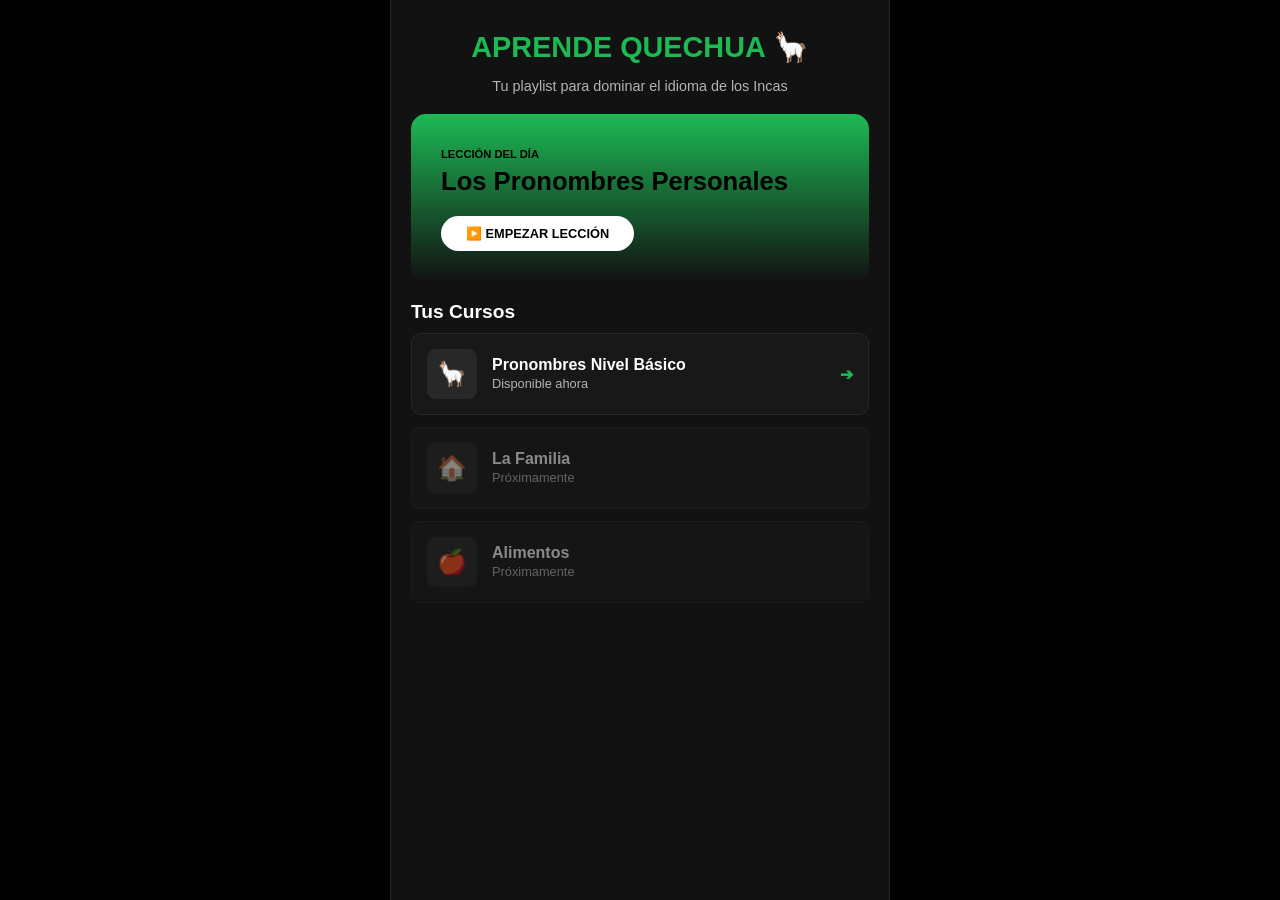
==== index.html @ fa9cd489 "Update index.html" ====
<!DOCTYPE html>
<html lang="es">
<head>
    <meta charset="UTF-8">
    <meta name="viewport" content="width=device-width, initial-scale=1.0">
    <title>Aprende Quechua 🦙</title>
    
    <link rel="manifest" href="manifest.json">
<meta name="theme-color" content="#1DB954">
    
    <style>
        /* --- ESTE ES EL CSS INTEGRADO PARA QUE NO FALLE --- */
        body {
            background-color: #000000;
            color: #FFFFFF;
            font-family: 'Segoe UI', Arial, sans-serif;
            margin: 0;
            display: flex;
            justify-content: center;
        }

        .contenedor {
            width: 100%;
            max-width: 500px;
            background-color: #121212;
            min-height: 100vh;
            padding: 20px;
            box-sizing: border-box;
            border-left: 1px solid #282828;
            border-right: 1px solid #282828;
        }

        h1 { color: #1DB954; text-align: center; font-size: 1.8rem; margin: 10px 0; }
        p { color: #b3b3b3; text-align: center; font-size: 0.9rem; }
        a { text-decoration: none; color: inherit; }

        /* BANNER VERDE */
        .banner-inicio {
            background: linear-gradient(180deg, #1DB954 0%, #121212 100%);
            padding: 30px;
            border-radius: 15px;
            margin: 20px 0;
            text-align: left;
        }
        .banner-inicio h2 { color: #000; margin: 5px 0; font-size: 1.6rem; text-align: left; }
        .tag-negro { color: #000; font-weight: 900; font-size: 0.7rem; }

        /* TARJETAS DE CURSOS */
        .seccion-titulo { margin: 20px 0 10px 0; font-size: 1.2rem; text-align: left; color: white; }
        
        .tarjeta-curso {
            display: flex;
            align-items: center;
            background-color: #181818;
            padding: 15px;
            border-radius: 10px;
            margin-bottom: 12px;
            border: 1px solid #282828;
            transition: 0.3s;
        }
        .tarjeta-curso:hover { background-color: #282828; }

        .icono-caja {
            background-color: #282828;
            width: 50px; height: 50px;
            display: flex; align-items: center; justify-content: center;
            border-radius: 8px; font-size: 1.5rem; margin-right: 15px;
        }

        .nombre-curso { display: block; font-weight: bold; color: white; }
        .estado-curso { font-size: 0.8rem; color: #b3b3b3; }
        .bloqueado { opacity: 0.5; }

        .btn-blanco {
            display: inline-block;
            background-color: #fff;
            color: #000;
            padding: 10px 25px;
            border-radius: 50px;
            font-weight: bold;
            margin-top: 15px;
            font-size: 0.8rem;
        }
    </style>
</head>
<body>

<div class="contenedor">
    <h1>APRENDE QUECHUA 🦙</h1>
    <p>Tu playlist para dominar el idioma de los Incas</p>

    <div id="install-container" style="display: none; margin-top: 20px;">
  
    <button id="btn-instalar" class="btn-principal" style="background-color: #ffffff; color: #000; width: 100%;">
      
        📲 INSTALAR APP (LLAMA)
    </button>
</div>

<script>
    let deferredPrompt;
    const installContainer = document.getElementById('install-container');
    const btnInstalar = document.getElementById('btn-instalar');

    window.addEventListener('beforeinstallprompt', (e) => {
        // Evita que Chrome muestre el aviso automático
        e.preventDefault();
        deferredPrompt = e;
        // Muestra nuestro botón personalizado
        installContainer.style.display = 'block';
    });

    btnInstalar.addEventListener('click', async () => {
        if (deferredPrompt) {
            deferredPrompt.prompt();
            const { outcome } = await deferredPrompt.userChoice;
            if (outcome === 'accepted') {
                console.log('El usuario instaló la app');
            }
            deferredPrompt = null;
            installContainer.style.display = 'none';
        }
    });
</script>
    <div class="banner-inicio">
        <span class="tag-negro">LECCIÓN DEL DÍA</span>
        <h2>Los Pronombres Personales</h2>
        <a href="pagina2.html" class="btn-blanco">▶️ EMPEZAR LECCIÓN</a>
    </div>

    <h3 class="seccion-titulo">Tus Cursos</h3>

    <a href="pagina2.html" class="tarjeta-curso">
        <div class="icono-caja">🦙</div>
        <div class="info-curso">
            <span class="nombre-curso">Pronombres Nivel Básico</span>
            <span class="estado-curso">Disponible ahora</span>
        </div>
        <span style="margin-left: auto; color: #1DB954; font-weight: bold;">➔</span>
    </a>

    <div class="tarjeta-curso bloqueado">
        <div class="icono-caja">🏠</div>
        <div class="info-curso">
            <span class="nombre-curso">La Familia</span>
            <span class="estado-curso">Próximamente</span>
        </div>
    </div>

    <div class="tarjeta-curso bloqueado">
        <div class="icono-caja">🍎</div>
        <div class="info-curso">
            <span class="nombre-curso">Alimentos</span>
            <span class="estado-curso">Próximamente</span>
        </div>
    </div>

</div>

</body>
</html>
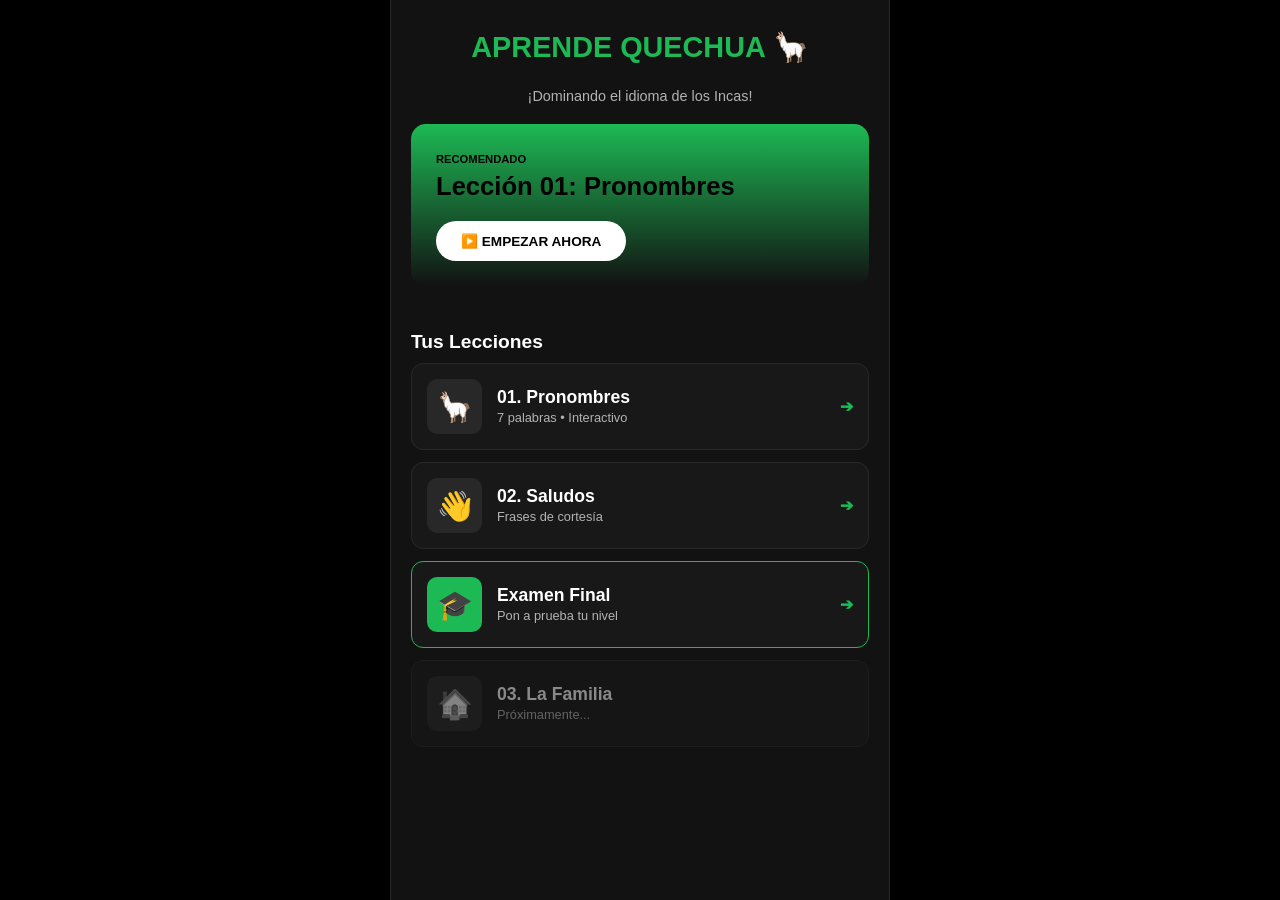
==== commit 7aa63dfa: "Update index.html" ====
--- a/index.html
+++ b/index.html
@@ -2,18 +2,18 @@
 <html lang="es">
 <head>
     <meta charset="UTF-8">
-    <meta name="viewport" content="width=device-width, initial-scale=1.0">
+    <meta name="viewport" content="width=device-width, initial-scale=1.0, maximum-scale=1.0, user-scalable=no">
     <title>Aprende Quechua 🦙</title>
     
     <link rel="manifest" href="manifest.json">
-<meta name="theme-color" content="#1DB954">
-    
+    <meta name="theme-color" content="#1DB954">
+
     <style>
-        /* --- ESTE ES EL CSS INTEGRADO PARA QUE NO FALLE --- */
+        /* --- ESTILO GLOBAL APP --- */
         body {
             background-color: #000000;
             color: #FFFFFF;
-            font-family: 'Segoe UI', Arial, sans-serif;
+            font-family: 'Segoe UI', Roboto, Helvetica, Arial, sans-serif;
             margin: 0;
             display: flex;
             justify-content: center;
@@ -21,65 +21,78 @@
 
         .contenedor {
             width: 100%;
-            max-width: 500px;
+            max-width: 500px; /* Tamaño celular en PC */
             background-color: #121212;
             min-height: 100vh;
             padding: 20px;
             box-sizing: border-box;
             border-left: 1px solid #282828;
             border-right: 1px solid #282828;
+            display: flex;
+            flex-direction: column;
         }
 
         h1 { color: #1DB954; text-align: center; font-size: 1.8rem; margin: 10px 0; }
-        p { color: #b3b3b3; text-align: center; font-size: 0.9rem; }
+        p { color: #b3b3b3; text-align: center; font-size: 0.9rem; margin-bottom: 20px; }
         a { text-decoration: none; color: inherit; }
 
-        /* BANNER VERDE */
+        /* BANNER PRINCIPAL */
         .banner-inicio {
             background: linear-gradient(180deg, #1DB954 0%, #121212 100%);
-            padding: 30px;
+            padding: 25px;
             border-radius: 15px;
-            margin: 20px 0;
-            text-align: left;
+            margin-bottom: 25px;
         }
         .banner-inicio h2 { color: #000; margin: 5px 0; font-size: 1.6rem; text-align: left; }
         .tag-negro { color: #000; font-weight: 900; font-size: 0.7rem; }
 
         /* TARJETAS DE CURSOS */
-        .seccion-titulo { margin: 20px 0 10px 0; font-size: 1.2rem; text-align: left; color: white; }
+        .seccion-titulo { margin: 20px 0 10px 0; font-size: 1.2rem; text-align: left; }
         
         .tarjeta-curso {
             display: flex;
             align-items: center;
             background-color: #181818;
             padding: 15px;
-            border-radius: 10px;
+            border-radius: 12px;
             margin-bottom: 12px;
             border: 1px solid #282828;
             transition: 0.3s;
         }
-        .tarjeta-curso:hover { background-color: #282828; }
+        .tarjeta-curso:hover { background-color: #282828; transform: scale(1.02); }
 
         .icono-caja {
             background-color: #282828;
-            width: 50px; height: 50px;
+            width: 55px; height: 55px;
             display: flex; align-items: center; justify-content: center;
-            border-radius: 8px; font-size: 1.5rem; margin-right: 15px;
+            border-radius: 10px; font-size: 1.8rem; margin-right: 15px;
         }
 
-        .nombre-curso { display: block; font-weight: bold; color: white; }
-        .estado-curso { font-size: 0.8rem; color: #b3b3b3; }
-        .bloqueado { opacity: 0.5; }
+        .info-curso .nombre { display: block; font-weight: bold; font-size: 1.1rem; }
+        .info-curso .sub { font-size: 0.8rem; color: #b3b3b3; }
+        
+        .bloqueado { opacity: 0.5; filter: grayscale(1); cursor: not-allowed; }
 
+        /* BOTONES */
         .btn-blanco {
             display: inline-block;
-            background-color: #fff;
+            background-color: #ffffff;
             color: #000;
-            padding: 10px 25px;
+            padding: 12px 25px;
             border-radius: 50px;
             font-weight: bold;
             margin-top: 15px;
-            font-size: 0.8rem;
+            font-size: 0.85rem;
+            text-transform: uppercase;
+        }
+
+        #install-container {
+            margin: 20px 0;
+            padding: 15px;
+            background-color: #181818;
+            border-radius: 12px;
+            border: 1px dashed #1DB954;
+            text-align: center;
         }
     </style>
 </head>
@@ -87,26 +100,66 @@
 
 <div class="contenedor">
     <h1>APRENDE QUECHUA 🦙</h1>
-    <p>Tu playlist para dominar el idioma de los Incas</p>
+    <p>¡Dominando el idioma de los Incas!</p>
 
-    <div id="install-container" style="display: none; margin-top: 20px;">
-  
-    <button id="btn-instalar" class="btn-principal" style="background-color: #ffffff; color: #000; width: 100%;">
-      
-        📲 INSTALAR APP (LLAMA)
-    </button>
+    <div class="banner-inicio">
+        <span class="tag-negro">RECOMENDADO</span>
+        <h2>Lección 01: Pronombres</h2>
+        <a href="pagina2.html" class="btn-blanco">▶️ EMPEZAR AHORA</a>
+    </div>
+
+    <div id="install-container" style="display: none;">
+        <span style="font-size: 0.8rem; color: #1DB954; display: block; margin-bottom: 10px;">¡Úsalo como una aplicación!</span>
+        <button id="btn-instalar" class="btn-blanco" style="margin-top: 0; width: 100%;">📲 INSTALAR APP LLAMA</button>
+    </div>
+
+    <h3 class="seccion-titulo">Tus Lecciones</h3>
+
+    <a href="pagina2.html" class="tarjeta-curso">
+        <div class="icono-caja">🦙</div>
+        <div class="info-curso">
+            <span class="nombre">01. Pronombres</span>
+            <span class="sub">7 palabras • Interactivo</span>
+        </div>
+        <span style="margin-left: auto; color: #1DB954; font-weight: bold;">➔</span>
+    </a>
+
+    <a href="pagina3.html" class="tarjeta-curso">
+        <div class="icono-caja">👋</div>
+        <div class="info-curso">
+            <span class="nombre">02. Saludos</span>
+            <span class="sub">Frases de cortesía</span>
+        </div>
+        <span style="margin-left: auto; color: #1DB954; font-weight: bold;">➔</span>
+    </a>
+
+    <a href="pagina4.html" class="tarjeta-curso" style="border-color: #1DB954;">
+        <div class="icono-caja" style="background: #1DB954; color: #000;">🎓</div>
+        <div class="info-curso">
+            <span class="nombre">Examen Final</span>
+            <span class="sub">Pon a prueba tu nivel</span>
+        </div>
+        <span style="margin-left: auto; color: #1DB954; font-weight: bold;">➔</span>
+    </a>
+
+    <div class="tarjeta-curso bloqueado">
+        <div class="icono-caja">🏠</div>
+        <div class="info-curso">
+            <span class="nombre">03. La Familia</span>
+            <span class="sub">Próximamente...</span>
+        </div>
+    </div>
 </div>
 
 <script>
+    /* LÓGICA DE INSTALACIÓN PWA */
     let deferredPrompt;
     const installContainer = document.getElementById('install-container');
     const btnInstalar = document.getElementById('btn-instalar');
 
     window.addEventListener('beforeinstallprompt', (e) => {
-        // Evita que Chrome muestre el aviso automático
         e.preventDefault();
         deferredPrompt = e;
-        // Muestra nuestro botón personalizado
         installContainer.style.display = 'block';
     });
 
@@ -114,48 +167,11 @@
         if (deferredPrompt) {
             deferredPrompt.prompt();
             const { outcome } = await deferredPrompt.userChoice;
-            if (outcome === 'accepted') {
-                console.log('El usuario instaló la app');
-            }
             deferredPrompt = null;
             installContainer.style.display = 'none';
         }
     });
 </script>
-    <div class="banner-inicio">
-        <span class="tag-negro">LECCIÓN DEL DÍA</span>
-        <h2>Los Pronombres Personales</h2>
-        <a href="pagina2.html" class="btn-blanco">▶️ EMPEZAR LECCIÓN</a>
-    </div>
-
-    <h3 class="seccion-titulo">Tus Cursos</h3>
-
-    <a href="pagina2.html" class="tarjeta-curso">
-        <div class="icono-caja">🦙</div>
-        <div class="info-curso">
-            <span class="nombre-curso">Pronombres Nivel Básico</span>
-            <span class="estado-curso">Disponible ahora</span>
-        </div>
-        <span style="margin-left: auto; color: #1DB954; font-weight: bold;">➔</span>
-    </a>
-
-    <div class="tarjeta-curso bloqueado">
-        <div class="icono-caja">🏠</div>
-        <div class="info-curso">
-            <span class="nombre-curso">La Familia</span>
-            <span class="estado-curso">Próximamente</span>
-        </div>
-    </div>
-
-    <div class="tarjeta-curso bloqueado">
-        <div class="icono-caja">🍎</div>
-        <div class="info-curso">
-            <span class="nombre-curso">Alimentos</span>
-            <span class="estado-curso">Próximamente</span>
-        </div>
-    </div>
-
-</div>
 
 </body>
 </html>
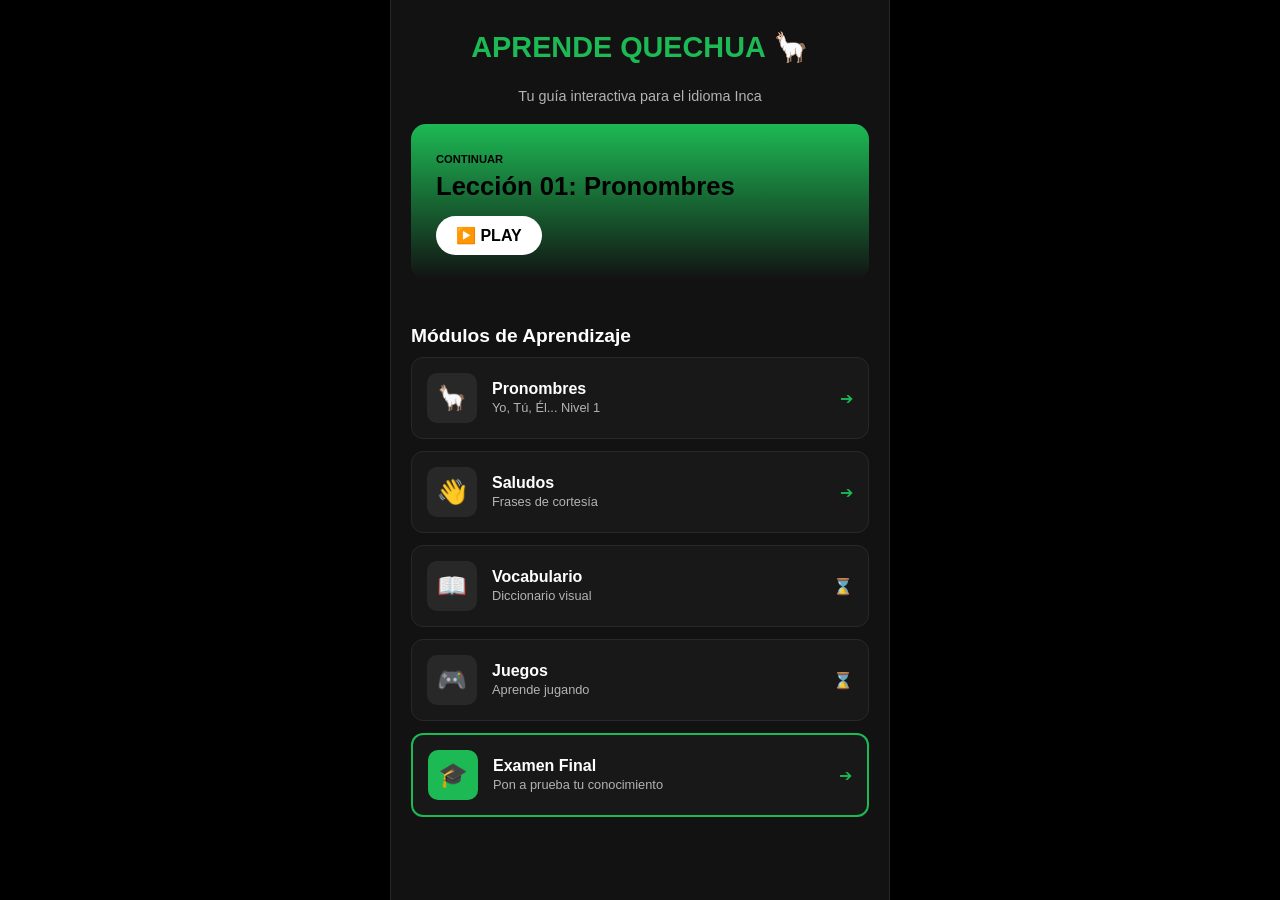
==== commit 6f5b8145: "Update index.html" ====
--- a/index.html
+++ b/index.html
@@ -9,7 +9,7 @@
     <meta name="theme-color" content="#1DB954">
 
     <style>
-        /* --- ESTILO GLOBAL APP --- */
+        /* --- ESTILO BASE TIPO APP --- */
         body {
             background-color: #000000;
             color: #FFFFFF;
@@ -21,7 +21,7 @@
 
         .contenedor {
             width: 100%;
-            max-width: 500px; /* Tamaño celular en PC */
+            max-width: 500px;
             background-color: #121212;
             min-height: 100vh;
             padding: 20px;
@@ -36,20 +36,20 @@
         p { color: #b3b3b3; text-align: center; font-size: 0.9rem; margin-bottom: 20px; }
         a { text-decoration: none; color: inherit; }
 
-        /* BANNER PRINCIPAL */
+        /* BANNER SUPERIOR */
         .banner-inicio {
             background: linear-gradient(180deg, #1DB954 0%, #121212 100%);
             padding: 25px;
             border-radius: 15px;
             margin-bottom: 25px;
         }
-        .banner-inicio h2 { color: #000; margin: 5px 0; font-size: 1.6rem; text-align: left; }
+        .banner-inicio h2 { color: #000; margin: 5px 0; font-size: 1.6rem; }
         .tag-negro { color: #000; font-weight: 900; font-size: 0.7rem; }
 
-        /* TARJETAS DE CURSOS */
-        .seccion-titulo { margin: 20px 0 10px 0; font-size: 1.2rem; text-align: left; }
+        /* CAJITAS / TARJETAS */
+        .seccion-titulo { margin: 20px 0 10px 0; font-size: 1.2rem; }
         
-        .tarjeta-curso {
+        .tarjeta-item {
             display: flex;
             align-items: center;
             background-color: #181818;
@@ -59,116 +59,136 @@
             border: 1px solid #282828;
             transition: 0.3s;
         }
-        .tarjeta-curso:hover { background-color: #282828; transform: scale(1.02); }
+        .tarjeta-item:hover { background-color: #282828; transform: scale(1.02); }
 
         .icono-caja {
             background-color: #282828;
-            width: 55px; height: 55px;
+            width: 50px; height: 50px;
             display: flex; align-items: center; justify-content: center;
-            border-radius: 10px; font-size: 1.8rem; margin-right: 15px;
+            border-radius: 10px; font-size: 1.5rem; margin-right: 15px;
         }
 
-        .info-curso .nombre { display: block; font-weight: bold; font-size: 1.1rem; }
-        .info-curso .sub { font-size: 0.8rem; color: #b3b3b3; }
+        .info .nombre { display: block; font-weight: bold; font-size: 1rem; color: #fff; }
+        .info .sub { font-size: 0.8rem; color: #b3b3b3; }
         
-        .bloqueado { opacity: 0.5; filter: grayscale(1); cursor: not-allowed; }
+        /* BOTÓN INSTALAR */
+        .seccion-instalador {
+            margin-top: auto;
+            padding: 20px 0;
+            text-align: center;
+            border-top: 1px solid #282828;
+        }
 
-        /* BOTONES */
-        .btn-blanco {
-            display: inline-block;
+        .btn-instalar {
             background-color: #ffffff;
             color: #000;
-            padding: 12px 25px;
+            padding: 15px;
             border-radius: 50px;
             font-weight: bold;
-            margin-top: 15px;
-            font-size: 0.85rem;
+            width: 100%;
+            border: none;
+            cursor: pointer;
             text-transform: uppercase;
+            font-size: 0.9rem;
+            display: flex;
+            align-items: center;
+            justify-content: center;
+            gap: 10px;
         }
 
-        #install-container {
-            margin: 20px 0;
-            padding: 15px;
-            background-color: #181818;
-            border-radius: 12px;
-            border: 1px dashed #1DB954;
-            text-align: center;
-        }
+        .bloqueado { opacity: 0.5; filter: grayscale(1); cursor: not-allowed; }
     </style>
 </head>
 <body>
 
 <div class="contenedor">
     <h1>APRENDE QUECHUA 🦙</h1>
-    <p>¡Dominando el idioma de los Incas!</p>
+    <p>Tu guía interactiva para el idioma Inca</p>
 
     <div class="banner-inicio">
-        <span class="tag-negro">RECOMENDADO</span>
+        <span class="tag-negro">CONTINUAR</span>
         <h2>Lección 01: Pronombres</h2>
-        <a href="pagina2.html" class="btn-blanco">▶️ EMPEZAR AHORA</a>
+        <a href="pagina2.html" style="display:inline-block; background:#fff; color:#000; padding:10px 20px; border-radius:20px; font-weight:bold; margin-top:10px;">▶️ PLAY</a>
     </div>
 
-    <div id="install-container" style="display: none;">
-        <span style="font-size: 0.8rem; color: #1DB954; display: block; margin-bottom: 10px;">¡Úsalo como una aplicación!</span>
-        <button id="btn-instalar" class="btn-blanco" style="margin-top: 0; width: 100%;">📲 INSTALAR APP LLAMA</button>
-    </div>
+    <h3 class="seccion-titulo">Módulos de Aprendizaje</h3>
 
-    <h3 class="seccion-titulo">Tus Lecciones</h3>
-
-    <a href="pagina2.html" class="tarjeta-curso">
+    <a href="pagina2.html" class="tarjeta-item">
         <div class="icono-caja">🦙</div>
-        <div class="info-curso">
-            <span class="nombre">01. Pronombres</span>
-            <span class="sub">7 palabras • Interactivo</span>
+        <div class="info">
+            <span class="nombre">Pronombres</span>
+            <span class="sub">Yo, Tú, Él... Nivel 1</span>
         </div>
-        <span style="margin-left: auto; color: #1DB954; font-weight: bold;">➔</span>
+        <span style="margin-left: auto; color: #1DB954;">➔</span>
     </a>
 
-    <a href="pagina3.html" class="tarjeta-curso">
+    <a href="pagina3.html" class="tarjeta-item">
         <div class="icono-caja">👋</div>
-        <div class="info-curso">
-            <span class="nombre">02. Saludos</span>
+        <div class="info">
+            <span class="nombre">Saludos</span>
             <span class="sub">Frases de cortesía</span>
         </div>
-        <span style="margin-left: auto; color: #1DB954; font-weight: bold;">➔</span>
+        <span style="margin-left: auto; color: #1DB954;">➔</span>
     </a>
 
-    <a href="pagina4.html" class="tarjeta-curso" style="border-color: #1DB954;">
-        <div class="icono-caja" style="background: #1DB954; color: #000;">🎓</div>
-        <div class="info-curso">
-            <span class="nombre">Examen Final</span>
-            <span class="sub">Pon a prueba tu nivel</span>
+    <a href="#" class="tarjeta-item">
+        <div class="icono-caja">📖</div>
+        <div class="info">
+            <span class="nombre">Vocabulario</span>
+            <span class="sub">Diccionario visual</span>
         </div>
-        <span style="margin-left: auto; color: #1DB954; font-weight: bold;">➔</span>
+        <span style="margin-left: auto; color: #b3b3b3;">⌛</span>
     </a>
 
-    <div class="tarjeta-curso bloqueado">
-        <div class="icono-caja">🏠</div>
-        <div class="info-curso">
-            <span class="nombre">03. La Familia</span>
-            <span class="sub">Próximamente...</span>
+    <a href="#" class="tarjeta-item">
+        <div class="icono-caja">🎮</div>
+        <div class="info">
+            <span class="nombre">Juegos</span>
+            <span class="sub">Aprende jugando</span>
         </div>
+        <span style="margin-left: auto; color: #b3b3b3;">⌛</span>
+    </a>
+
+    <a href="pagina4.html" class="tarjeta-item" style="border: 2px solid #1DB954;">
+        <div class="icono-caja" style="background:#1DB954; color:#000;">🎓</div>
+        <div class="info">
+            <span class="nombre">Examen Final</span>
+            <span class="sub">Pon a prueba tu conocimiento</span>
+        </div>
+        <span style="margin-left: auto; color: #1DB954;">➔</span>
+    </a>
+
+    <div class="seccion-instalador" id="install-area" style="display: none;">
+        <p style="margin-bottom: 15px;">¿Quieres entrar directo desde tu celular?</p>
+        <button id="btn-instalar-pwa" class="btn-instalar">
+            📲 INSTALAR APP LLAMA
+        </button>
     </div>
 </div>
 
 <script>
-    /* LÓGICA DE INSTALACIÓN PWA */
-    let deferredPrompt;
-    const installContainer = document.getElementById('install-container');
-    const btnInstalar = document.getElementById('btn-instalar');
+    /* LÓGICA DEL INSTALADOR */
+    let eventoInstalacion;
+    const areaInstalacion = document.getElementById('install-area');
+    const botonInstalar = document.getElementById('btn-instalar-pwa');
 
     window.addEventListener('beforeinstallprompt', (e) => {
+        // Evita que el navegador lance el aviso por defecto
         e.preventDefault();
-        deferredPrompt = e;
-        installContainer.style.display = 'block';
+        eventoInstalacion = e;
+        // Muestra nuestra cajita de instalación personalizada
+        areaInstalacion.style.display = 'block';
     });
 
-    btnInstalar.addEventListener('click', async () => {
-        if (deferredPrompt) {
-            deferredPrompt.prompt();
-            const { outcome } = await deferredPrompt.userChoice;
-            deferredPrompt = null;
-            installContainer.style.display = 'none';
+    botonInstalar.addEventListener('click', async () => {
+        if (eventoInstalacion) {
+            eventoInstalacion.prompt();
+            const { outcome } = await eventoInstalacion.userChoice;
+            if (outcome === 'accepted') {
+                console.log('Usuario instaló la app');
+            }
+            eventoInstalacion = null;
+            areaInstalacion.style.display = 'none';
         }
     });
 </script>
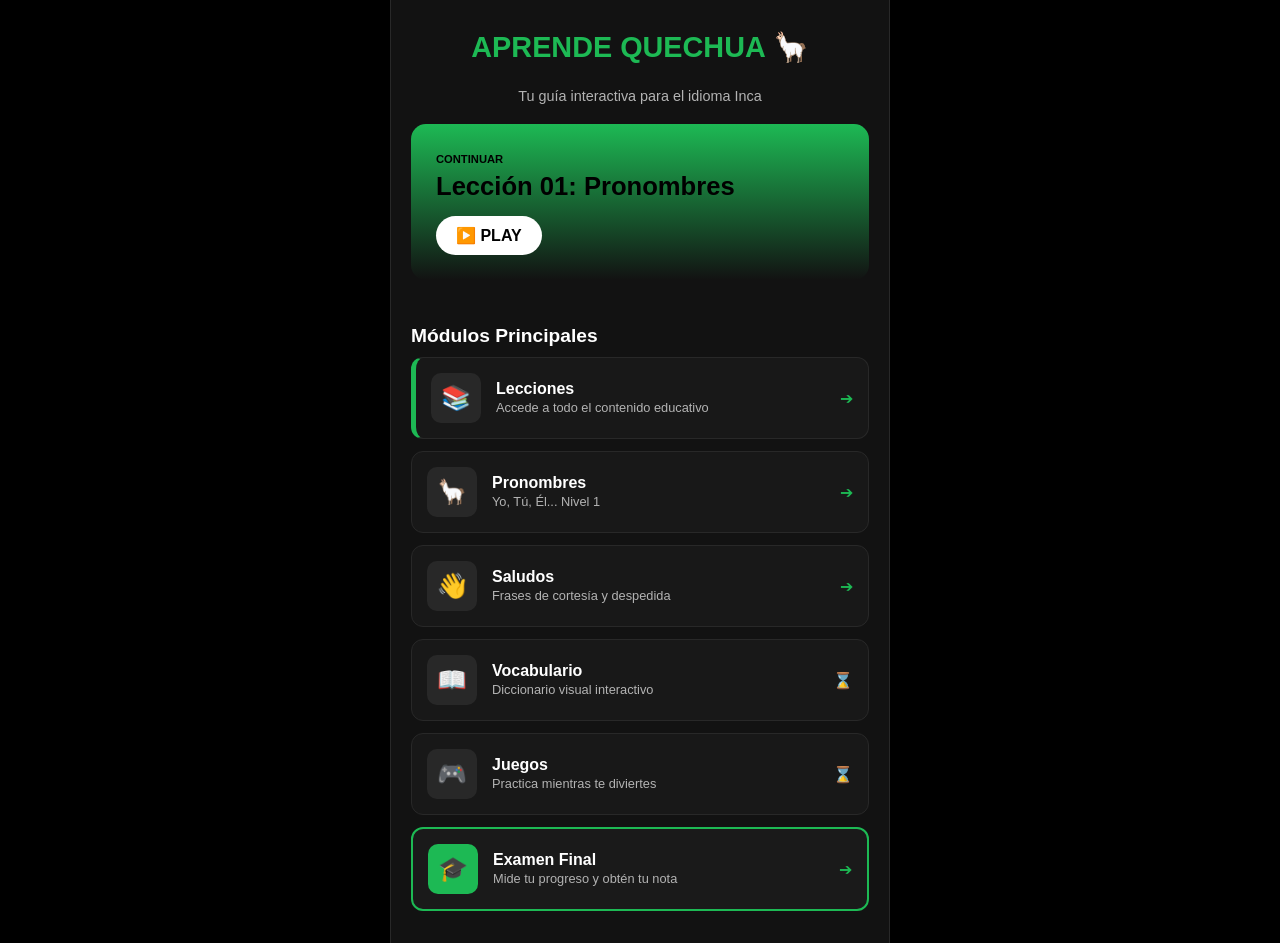
==== commit 378d5ce9: "Update index.html" ====
--- a/index.html
+++ b/index.html
@@ -73,7 +73,7 @@
         
         /* BOTÓN INSTALAR */
         .seccion-instalador {
-            margin-top: auto;
+            margin-top: 30px;
             padding: 20px 0;
             text-align: center;
             border-top: 1px solid #282828;
@@ -95,8 +95,6 @@
             justify-content: center;
             gap: 10px;
         }
-
-        .bloqueado { opacity: 0.5; filter: grayscale(1); cursor: not-allowed; }
     </style>
 </head>
 <body>
@@ -111,7 +109,16 @@
         <a href="pagina2.html" style="display:inline-block; background:#fff; color:#000; padding:10px 20px; border-radius:20px; font-weight:bold; margin-top:10px;">▶️ PLAY</a>
     </div>
 
-    <h3 class="seccion-titulo">Módulos de Aprendizaje</h3>
+    <h3 class="seccion-titulo">Módulos Principales</h3>
+
+    <a href="pagina2.html" class="tarjeta-item" style="border-left: 5px solid #1DB954;">
+        <div class="icono-caja">📚</div>
+        <div class="info">
+            <span class="nombre">Lecciones</span>
+            <span class="sub">Accede a todo el contenido educativo</span>
+        </div>
+        <span style="margin-left: auto; color: #1DB954;">➔</span>
+    </a>
 
     <a href="pagina2.html" class="tarjeta-item">
         <div class="icono-caja">🦙</div>
@@ -126,7 +133,7 @@
         <div class="icono-caja">👋</div>
         <div class="info">
             <span class="nombre">Saludos</span>
-            <span class="sub">Frases de cortesía</span>
+            <span class="sub">Frases de cortesía y despedida</span>
         </div>
         <span style="margin-left: auto; color: #1DB954;">➔</span>
     </a>
@@ -135,7 +142,7 @@
         <div class="icono-caja">📖</div>
         <div class="info">
             <span class="nombre">Vocabulario</span>
-            <span class="sub">Diccionario visual</span>
+            <span class="sub">Diccionario visual interactivo</span>
         </div>
         <span style="margin-left: auto; color: #b3b3b3;">⌛</span>
     </a>
@@ -144,22 +151,22 @@
         <div class="icono-caja">🎮</div>
         <div class="info">
             <span class="nombre">Juegos</span>
-            <span class="sub">Aprende jugando</span>
+            <span class="sub">Practica mientras te diviertes</span>
         </div>
         <span style="margin-left: auto; color: #b3b3b3;">⌛</span>
     </a>
 
-    <a href="pagina4.html" class="tarjeta-item" style="border: 2px solid #1DB954;">
+    <a href="pagina4.html" class="tarjeta-item" style="border: 2px solid #1DB954; background-color: #1a1a1a;">
         <div class="icono-caja" style="background:#1DB954; color:#000;">🎓</div>
         <div class="info">
             <span class="nombre">Examen Final</span>
-            <span class="sub">Pon a prueba tu conocimiento</span>
+            <span class="sub">Mide tu progreso y obtén tu nota</span>
         </div>
         <span style="margin-left: auto; color: #1DB954;">➔</span>
     </a>
 
     <div class="seccion-instalador" id="install-area" style="display: none;">
-        <p style="margin-bottom: 15px;">¿Quieres entrar directo desde tu celular?</p>
+        <p style="margin-bottom: 15px; font-size: 0.85rem; color: #b3b3b3;">Agrégalo a tu pantalla de inicio como App</p>
         <button id="btn-instalar-pwa" class="btn-instalar">
             📲 INSTALAR APP LLAMA
         </button>
@@ -167,16 +174,14 @@
 </div>
 
 <script>
-    /* LÓGICA DEL INSTALADOR */
+    /* LÓGICA DEL INSTALADOR PWA */
     let eventoInstalacion;
     const areaInstalacion = document.getElementById('install-area');
     const botonInstalar = document.getElementById('btn-instalar-pwa');
 
     window.addEventListener('beforeinstallprompt', (e) => {
-        // Evita que el navegador lance el aviso por defecto
         e.preventDefault();
         eventoInstalacion = e;
-        // Muestra nuestra cajita de instalación personalizada
         areaInstalacion.style.display = 'block';
     });
 
@@ -184,9 +189,6 @@
         if (eventoInstalacion) {
             eventoInstalacion.prompt();
             const { outcome } = await eventoInstalacion.userChoice;
-            if (outcome === 'accepted') {
-                console.log('Usuario instaló la app');
-            }
             eventoInstalacion = null;
             areaInstalacion.style.display = 'none';
         }
@@ -195,3 +197,4 @@
 
 </body>
 </html>
+</html>
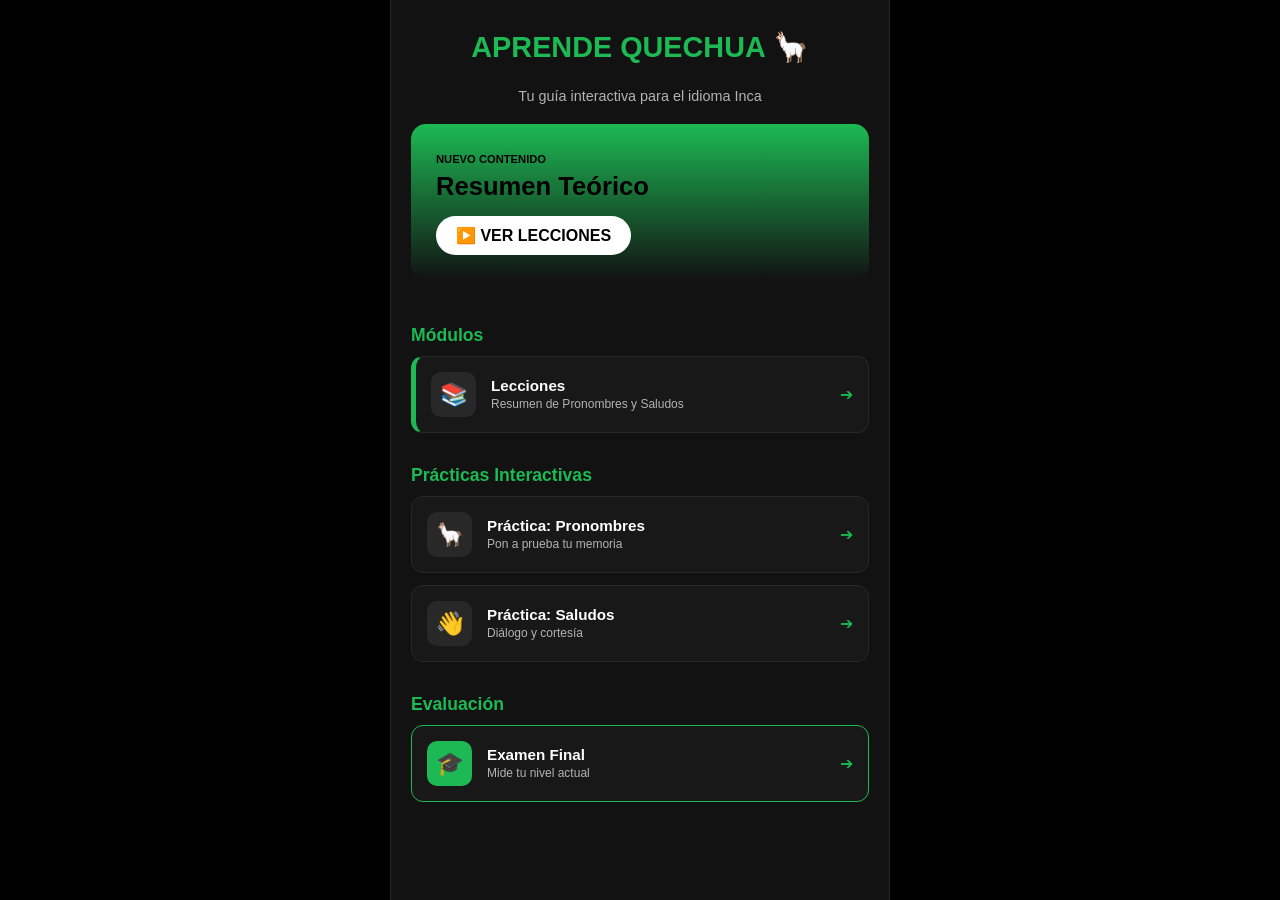
==== commit 3d80f453: "Update index.html" ====
--- a/index.html
+++ b/index.html
@@ -9,7 +9,6 @@
     <meta name="theme-color" content="#1DB954">
 
     <style>
-        /* --- ESTILO BASE TIPO APP --- */
         body {
             background-color: #000000;
             color: #FFFFFF;
@@ -36,7 +35,6 @@
         p { color: #b3b3b3; text-align: center; font-size: 0.9rem; margin-bottom: 20px; }
         a { text-decoration: none; color: inherit; }
 
-        /* BANNER SUPERIOR */
         .banner-inicio {
             background: linear-gradient(180deg, #1DB954 0%, #121212 100%);
             padding: 25px;
@@ -46,8 +44,7 @@
         .banner-inicio h2 { color: #000; margin: 5px 0; font-size: 1.6rem; }
         .tag-negro { color: #000; font-weight: 900; font-size: 0.7rem; }
 
-        /* CAJITAS / TARJETAS */
-        .seccion-titulo { margin: 20px 0 10px 0; font-size: 1.2rem; }
+        .seccion-titulo { margin: 20px 0 10px 0; font-size: 1.1rem; font-weight: bold; color: #1DB954; }
         
         .tarjeta-item {
             display: flex;
@@ -57,43 +54,25 @@
             border-radius: 12px;
             margin-bottom: 12px;
             border: 1px solid #282828;
-            transition: 0.3s;
+            transition: 0.2s;
         }
-        .tarjeta-item:hover { background-color: #282828; transform: scale(1.02); }
+        .tarjeta-item:hover { background-color: #282828; }
 
         .icono-caja {
             background-color: #282828;
-            width: 50px; height: 50px;
+            width: 45px; height: 45px;
             display: flex; align-items: center; justify-content: center;
-            border-radius: 10px; font-size: 1.5rem; margin-right: 15px;
+            border-radius: 10px; font-size: 1.4rem; margin-right: 15px;
         }
 
-        .info .nombre { display: block; font-weight: bold; font-size: 1rem; color: #fff; }
-        .info .sub { font-size: 0.8rem; color: #b3b3b3; }
+        .info .nombre { display: block; font-weight: bold; font-size: 0.95rem; color: #fff; }
+        .info .sub { font-size: 0.75rem; color: #b3b3b3; }
         
-        /* BOTÓN INSTALAR */
-        .seccion-instalador {
-            margin-top: 30px;
-            padding: 20px 0;
-            text-align: center;
-            border-top: 1px solid #282828;
-        }
-
         .btn-instalar {
-            background-color: #ffffff;
-            color: #000;
-            padding: 15px;
-            border-radius: 50px;
-            font-weight: bold;
-            width: 100%;
-            border: none;
-            cursor: pointer;
-            text-transform: uppercase;
-            font-size: 0.9rem;
-            display: flex;
-            align-items: center;
-            justify-content: center;
-            gap: 10px;
+            background-color: #ffffff; color: #000; padding: 15px;
+            border-radius: 50px; font-weight: bold; width: 100%;
+            border: none; cursor: pointer; text-transform: uppercase;
+            font-size: 0.85rem; margin-top: 20px;
         }
     </style>
 </head>
@@ -104,27 +83,29 @@
     <p>Tu guía interactiva para el idioma Inca</p>
 
     <div class="banner-inicio">
-        <span class="tag-negro">CONTINUAR</span>
-        <h2>Lección 01: Pronombres</h2>
-        <a href="pagina2.html" style="display:inline-block; background:#fff; color:#000; padding:10px 20px; border-radius:20px; font-weight:bold; margin-top:10px;">▶️ PLAY</a>
+        <span class="tag-negro">NUEVO CONTENIDO</span>
+        <h2>Resumen Teórico</h2>
+        <a href="lecciones.html" style="display:inline-block; background:#fff; color:#000; padding:10px 20px; border-radius:20px; font-weight:bold; margin-top:10px;">▶️ VER LECCIONES</a>
     </div>
 
-    <h3 class="seccion-titulo">Módulos Principales</h3>
+    <h3 class="seccion-titulo">Módulos</h3>
 
-    <a href="pagina2.html" class="tarjeta-item" style="border-left: 5px solid #1DB954;">
+    <a href="lecciones.html" class="tarjeta-item" style="border-left: 5px solid #1DB954;">
         <div class="icono-caja">📚</div>
         <div class="info">
             <span class="nombre">Lecciones</span>
-            <span class="sub">Accede a todo el contenido educativo</span>
+            <span class="sub">Resumen de Pronombres y Saludos</span>
         </div>
         <span style="margin-left: auto; color: #1DB954;">➔</span>
     </a>
 
+    <h3 class="seccion-titulo">Prácticas Interactivas</h3>
+
     <a href="pagina2.html" class="tarjeta-item">
         <div class="icono-caja">🦙</div>
         <div class="info">
-            <span class="nombre">Pronombres</span>
-            <span class="sub">Yo, Tú, Él... Nivel 1</span>
+            <span class="nombre">Práctica: Pronombres</span>
+            <span class="sub">Pon a prueba tu memoria</span>
         </div>
         <span style="margin-left: auto; color: #1DB954;">➔</span>
     </a>
@@ -132,49 +113,29 @@
     <a href="pagina3.html" class="tarjeta-item">
         <div class="icono-caja">👋</div>
         <div class="info">
-            <span class="nombre">Saludos</span>
-            <span class="sub">Frases de cortesía y despedida</span>
+            <span class="nombre">Práctica: Saludos</span>
+            <span class="sub">Diálogo y cortesía</span>
         </div>
         <span style="margin-left: auto; color: #1DB954;">➔</span>
     </a>
 
-    <a href="#" class="tarjeta-item">
-        <div class="icono-caja">📖</div>
-        <div class="info">
-            <span class="nombre">Vocabulario</span>
-            <span class="sub">Diccionario visual interactivo</span>
-        </div>
-        <span style="margin-left: auto; color: #b3b3b3;">⌛</span>
-    </a>
+    <h3 class="seccion-titulo">Evaluación</h3>
 
-    <a href="#" class="tarjeta-item">
-        <div class="icono-caja">🎮</div>
-        <div class="info">
-            <span class="nombre">Juegos</span>
-            <span class="sub">Practica mientras te diviertes</span>
-        </div>
-        <span style="margin-left: auto; color: #b3b3b3;">⌛</span>
-    </a>
-
-    <a href="pagina4.html" class="tarjeta-item" style="border: 2px solid #1DB954; background-color: #1a1a1a;">
+    <a href="pagina4.html" class="tarjeta-item" style="border: 1px solid #1DB954;">
         <div class="icono-caja" style="background:#1DB954; color:#000;">🎓</div>
         <div class="info">
             <span class="nombre">Examen Final</span>
-            <span class="sub">Mide tu progreso y obtén tu nota</span>
+            <span class="sub">Mide tu nivel actual</span>
         </div>
         <span style="margin-left: auto; color: #1DB954;">➔</span>
     </a>
 
-    <div class="seccion-instalador" id="install-area" style="display: none;">
-        <p style="margin-bottom: 15px; font-size: 0.85rem; color: #b3b3b3;">Agrégalo a tu pantalla de inicio como App</p>
-        <button id="btn-instalar-pwa" class="btn-instalar">
-            📲 INSTALAR APP LLAMA
-        </button>
+    <div id="install-area" style="display: none; text-align: center; margin-top: auto; padding-bottom: 30px;">
+        <button id="btn-instalar-pwa" class="btn-instalar">📲 INSTALAR APP LLAMA</button>
     </div>
 </div>
 
 <script>
-    /* LÓGICA DEL INSTALADOR PWA */
     let eventoInstalacion;
     const areaInstalacion = document.getElementById('install-area');
     const botonInstalar = document.getElementById('btn-instalar-pwa');
@@ -188,7 +149,6 @@
     botonInstalar.addEventListener('click', async () => {
         if (eventoInstalacion) {
             eventoInstalacion.prompt();
-            const { outcome } = await eventoInstalacion.userChoice;
             eventoInstalacion = null;
             areaInstalacion.style.display = 'none';
         }
@@ -197,4 +157,7 @@
 
 </body>
 </html>
+
+</body>
 </html>
+</html>
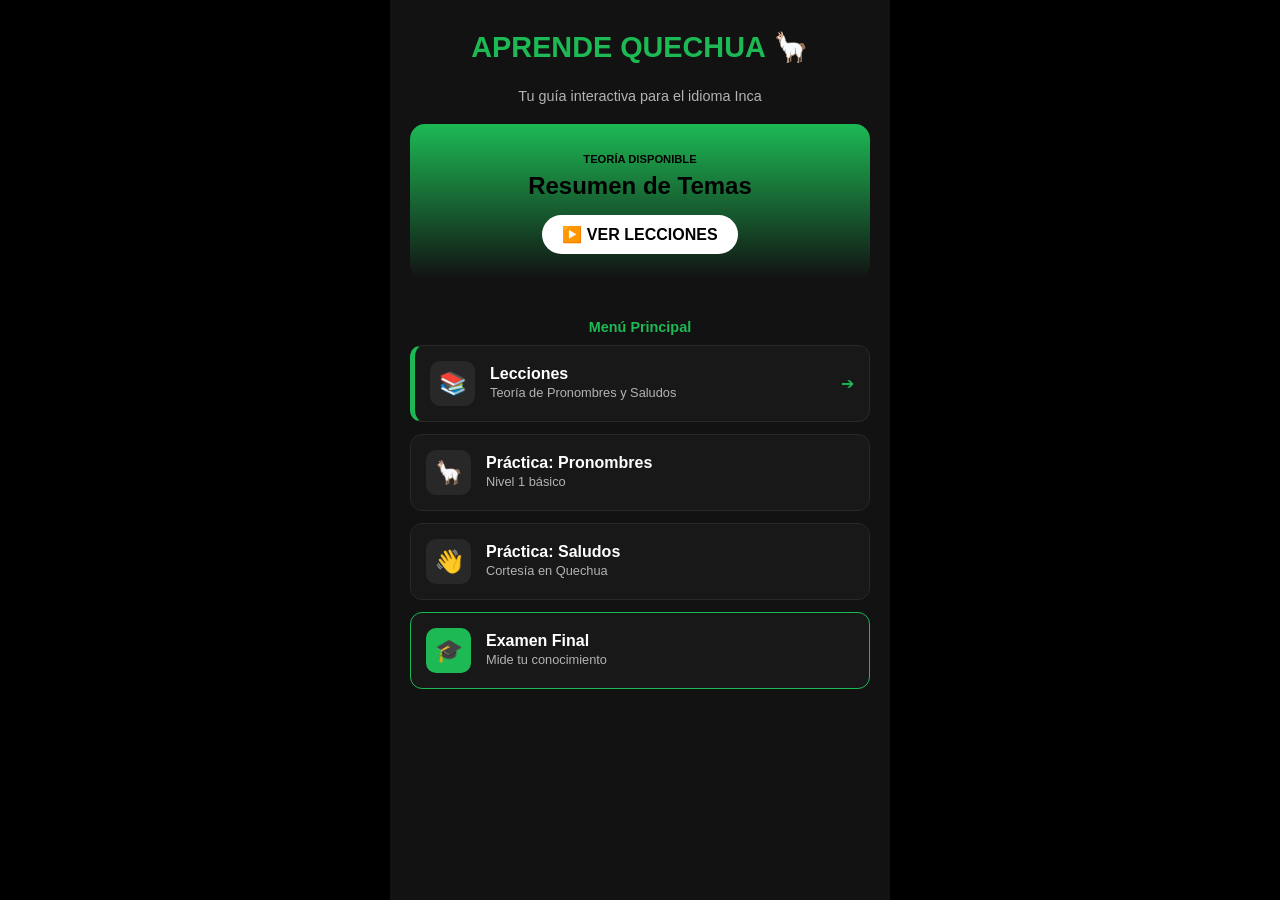
==== commit 34bad241: "Update index.html" ====
--- a/index.html
+++ b/index.html
@@ -12,7 +12,7 @@
         body {
             background-color: #000000;
             color: #FFFFFF;
-            font-family: 'Segoe UI', Roboto, Helvetica, Arial, sans-serif;
+            font-family: 'Segoe UI', Roboto, sans-serif;
             margin: 0;
             display: flex;
             justify-content: center;
@@ -25,27 +25,34 @@
             min-height: 100vh;
             padding: 20px;
             box-sizing: border-box;
-            border-left: 1px solid #282828;
-            border-right: 1px solid #282828;
             display: flex;
             flex-direction: column;
         }
 
         h1 { color: #1DB954; text-align: center; font-size: 1.8rem; margin: 10px 0; }
         p { color: #b3b3b3; text-align: center; font-size: 0.9rem; margin-bottom: 20px; }
-        a { text-decoration: none; color: inherit; }
+        a { text-decoration: none; color: inherit; display: block; }
 
+        /* BANNER */
         .banner-inicio {
             background: linear-gradient(180deg, #1DB954 0%, #121212 100%);
             padding: 25px;
             border-radius: 15px;
             margin-bottom: 25px;
+            text-align: center;
         }
-        .banner-inicio h2 { color: #000; margin: 5px 0; font-size: 1.6rem; }
-        .tag-negro { color: #000; font-weight: 900; font-size: 0.7rem; }
+        .banner-inicio h2 { color: #000; margin: 5px 0; font-size: 1.5rem; }
+        .btn-blanco {
+            display: inline-block;
+            background: #fff;
+            color: #000;
+            padding: 10px 20px;
+            border-radius: 20px;
+            font-weight: bold;
+            margin-top: 10px;
+        }
 
-        .seccion-titulo { margin: 20px 0 10px 0; font-size: 1.1rem; font-weight: bold; color: #1DB954; }
-        
+        /* CAJITAS */
         .tarjeta-item {
             display: flex;
             align-items: center;
@@ -54,9 +61,7 @@
             border-radius: 12px;
             margin-bottom: 12px;
             border: 1px solid #282828;
-            transition: 0.2s;
         }
-        .tarjeta-item:hover { background-color: #282828; }
 
         .icono-caja {
             background-color: #282828;
@@ -65,14 +70,28 @@
             border-radius: 10px; font-size: 1.4rem; margin-right: 15px;
         }
 
-        .info .nombre { display: block; font-weight: bold; font-size: 0.95rem; color: #fff; }
-        .info .sub { font-size: 0.75rem; color: #b3b3b3; }
-        
+        .info .nombre { display: block; font-weight: bold; font-size: 1rem; color: #fff; }
+        .info .sub { font-size: 0.8rem; color: #b3b3b3; }
+
+        /* SECCIÓN INSTALADOR */
+        .seccion-instalador {
+            margin-top: auto;
+            padding: 30px 0;
+            text-align: center;
+            border-top: 1px solid #282828;
+        }
+
         .btn-instalar {
-            background-color: #ffffff; color: #000; padding: 15px;
-            border-radius: 50px; font-weight: bold; width: 100%;
-            border: none; cursor: pointer; text-transform: uppercase;
-            font-size: 0.85rem; margin-top: 20px;
+            background-color: #ffffff;
+            color: #000;
+            padding: 15px;
+            border-radius: 50px;
+            font-weight: bold;
+            width: 100%;
+            border: none;
+            cursor: pointer;
+            text-transform: uppercase;
+            font-size: 0.85rem;
         }
     </style>
 </head>
@@ -82,60 +101,56 @@
     <h1>APRENDE QUECHUA 🦙</h1>
     <p>Tu guía interactiva para el idioma Inca</p>
 
-    <div class="banner-inicio">
-        <span class="tag-negro">NUEVO CONTENIDO</span>
-        <h2>Resumen Teórico</h2>
-        <a href="lecciones.html" style="display:inline-block; background:#fff; color:#000; padding:10px 20px; border-radius:20px; font-weight:bold; margin-top:10px;">▶️ VER LECCIONES</a>
-    </div>
+    <a href="lecciones.html" class="banner-inicio">
+        <span style="color:#000; font-size:0.7rem; font-weight:900;">TEORÍA DISPONIBLE</span>
+        <h2>Resumen de Temas</h2>
+        <div class="btn-blanco">▶️ VER LECCIONES</div>
+    </a>
 
-    <h3 class="seccion-titulo">Módulos</h3>
+    <p style="color:#1DB954; font-weight:bold; margin-bottom:10px;">Menú Principal</p>
 
     <a href="lecciones.html" class="tarjeta-item" style="border-left: 5px solid #1DB954;">
         <div class="icono-caja">📚</div>
         <div class="info">
             <span class="nombre">Lecciones</span>
-            <span class="sub">Resumen de Pronombres y Saludos</span>
+            <span class="sub">Teoría de Pronombres y Saludos</span>
         </div>
         <span style="margin-left: auto; color: #1DB954;">➔</span>
     </a>
-
-    <h3 class="seccion-titulo">Prácticas Interactivas</h3>
 
     <a href="pagina2.html" class="tarjeta-item">
         <div class="icono-caja">🦙</div>
         <div class="info">
             <span class="nombre">Práctica: Pronombres</span>
-            <span class="sub">Pon a prueba tu memoria</span>
+            <span class="sub">Nivel 1 básico</span>
         </div>
-        <span style="margin-left: auto; color: #1DB954;">➔</span>
     </a>
 
     <a href="pagina3.html" class="tarjeta-item">
         <div class="icono-caja">👋</div>
         <div class="info">
             <span class="nombre">Práctica: Saludos</span>
-            <span class="sub">Diálogo y cortesía</span>
+            <span class="sub">Cortesía en Quechua</span>
         </div>
-        <span style="margin-left: auto; color: #1DB954;">➔</span>
     </a>
-
-    <h3 class="seccion-titulo">Evaluación</h3>
 
     <a href="pagina4.html" class="tarjeta-item" style="border: 1px solid #1DB954;">
         <div class="icono-caja" style="background:#1DB954; color:#000;">🎓</div>
         <div class="info">
             <span class="nombre">Examen Final</span>
-            <span class="sub">Mide tu nivel actual</span>
+            <span class="sub">Mide tu conocimiento</span>
         </div>
-        <span style="margin-left: auto; color: #1DB954;">➔</span>
     </a>
 
-    <div id="install-area" style="display: none; text-align: center; margin-top: auto; padding-bottom: 30px;">
-        <button id="btn-instalar-pwa" class="btn-instalar">📲 INSTALAR APP LLAMA</button>
+    <div class="seccion-instalador" id="install-area" style="display: none;">
+        <button id="btn-instalar-pwa" class="btn-instalar">
+            📲 INSTALAR APP LLAMA
+        </button>
     </div>
 </div>
 
 <script>
+    /* LÓGICA DEL INSTALADOR */
     let eventoInstalacion;
     const areaInstalacion = document.getElementById('install-area');
     const botonInstalar = document.getElementById('btn-instalar-pwa');
@@ -149,6 +164,7 @@
     botonInstalar.addEventListener('click', async () => {
         if (eventoInstalacion) {
             eventoInstalacion.prompt();
+            const { outcome } = await eventoInstalacion.userChoice;
             eventoInstalacion = null;
             areaInstalacion.style.display = 'none';
         }
@@ -157,7 +173,3 @@
 
 </body>
 </html>
-
-</body>
-</html>
-</html>
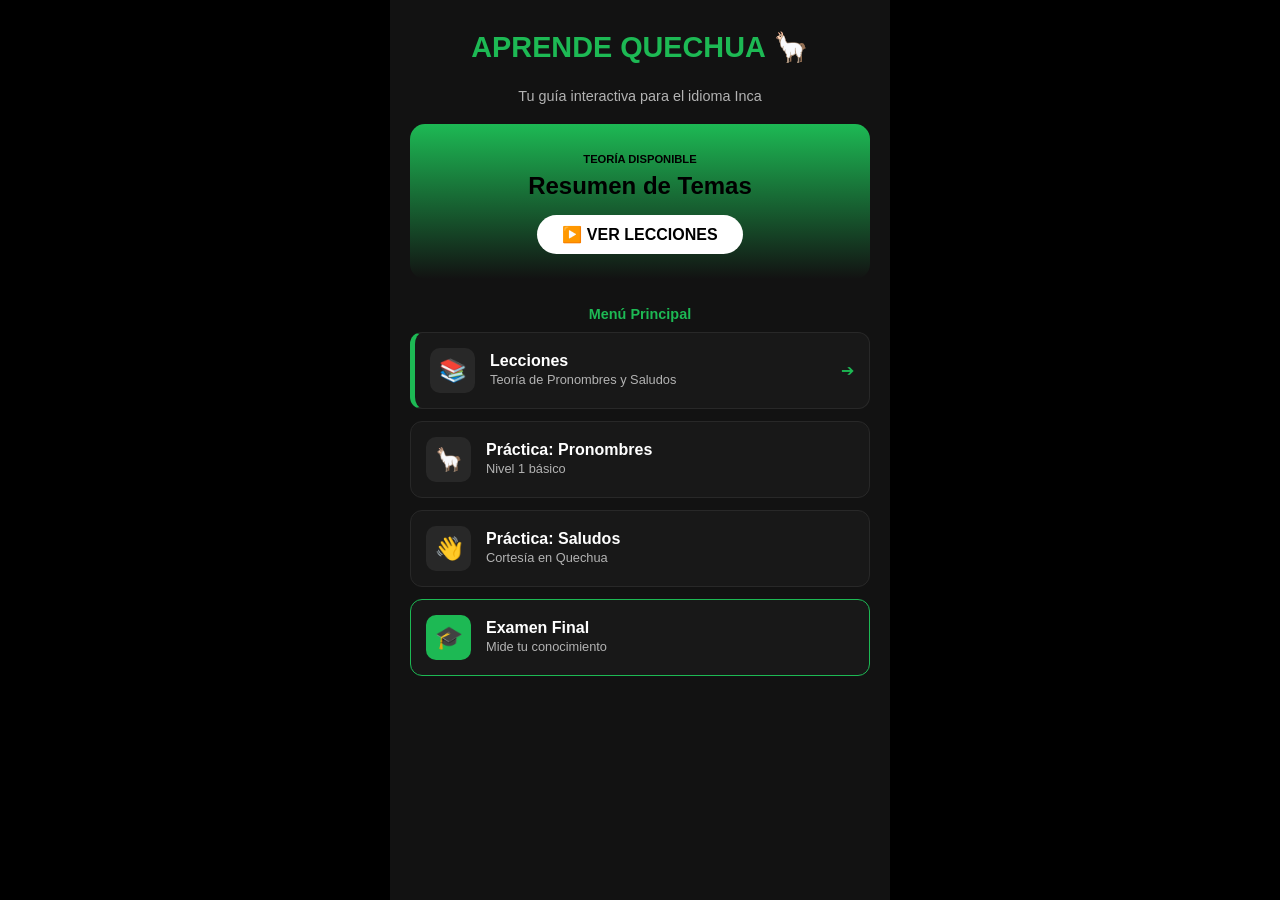
==== commit c435bcd1: "Update index.html" ====
--- a/index.html
+++ b/index.html
@@ -31,14 +31,14 @@
 
         h1 { color: #1DB954; text-align: center; font-size: 1.8rem; margin: 10px 0; }
         p { color: #b3b3b3; text-align: center; font-size: 0.9rem; margin-bottom: 20px; }
-        a { text-decoration: none; color: inherit; display: block; }
+        
+        /* Enlaces estilo bloque para que toda la caja sea clickeable */
+        .link-caja { text-decoration: none; color: inherit; display: block; margin-bottom: 12px; }
 
-        /* BANNER */
         .banner-inicio {
             background: linear-gradient(180deg, #1DB954 0%, #121212 100%);
             padding: 25px;
             border-radius: 15px;
-            margin-bottom: 25px;
             text-align: center;
         }
         .banner-inicio h2 { color: #000; margin: 5px 0; font-size: 1.5rem; }
@@ -46,22 +46,22 @@
             display: inline-block;
             background: #fff;
             color: #000;
-            padding: 10px 20px;
+            padding: 10px 25px;
             border-radius: 20px;
             font-weight: bold;
             margin-top: 10px;
         }
 
-        /* CAJITAS */
         .tarjeta-item {
             display: flex;
             align-items: center;
             background-color: #181818;
             padding: 15px;
             border-radius: 12px;
-            margin-bottom: 12px;
             border: 1px solid #282828;
+            transition: 0.2s;
         }
+        .tarjeta-item:active { background-color: #282828; transform: scale(0.98); }
 
         .icono-caja {
             background-color: #282828;
@@ -73,7 +73,6 @@
         .info .nombre { display: block; font-weight: bold; font-size: 1rem; color: #fff; }
         .info .sub { font-size: 0.8rem; color: #b3b3b3; }
 
-        /* SECCIÓN INSTALADOR */
         .seccion-instalador {
             margin-top: auto;
             padding: 30px 0;
@@ -101,56 +100,63 @@
     <h1>APRENDE QUECHUA 🦙</h1>
     <p>Tu guía interactiva para el idioma Inca</p>
 
-    <a href="lecciones.html" class="banner-inicio">
-        <span style="color:#000; font-size:0.7rem; font-weight:900;">TEORÍA DISPONIBLE</span>
-        <h2>Resumen de Temas</h2>
-        <div class="btn-blanco">▶️ VER LECCIONES</div>
+    <a href="./lecciones.html" class="link-caja">
+        <div class="banner-inicio">
+            <span style="color:#000; font-size:0.7rem; font-weight:900;">TEORÍA DISPONIBLE</span>
+            <h2>Resumen de Temas</h2>
+            <div class="btn-blanco">▶️ VER LECCIONES</div>
+        </div>
     </a>
 
     <p style="color:#1DB954; font-weight:bold; margin-bottom:10px;">Menú Principal</p>
 
-    <a href="lecciones.html" class="tarjeta-item" style="border-left: 5px solid #1DB954;">
-        <div class="icono-caja">📚</div>
-        <div class="info">
-            <span class="nombre">Lecciones</span>
-            <span class="sub">Teoría de Pronombres y Saludos</span>
-        </div>
-        <span style="margin-left: auto; color: #1DB954;">➔</span>
-    </a>
-
-    <a href="pagina2.html" class="tarjeta-item">
-        <div class="icono-caja">🦙</div>
-        <div class="info">
-            <span class="nombre">Práctica: Pronombres</span>
-            <span class="sub">Nivel 1 básico</span>
+    <a href="./lecciones.html" class="link-caja">
+        <div class="tarjeta-item" style="border-left: 5px solid #1DB954;">
+            <div class="icono-caja">📚</div>
+            <div class="info">
+                <span class="nombre">Lecciones</span>
+                <span class="sub">Teoría de Pronombres y Saludos</span>
+            </div>
+            <span style="margin-left: auto; color: #1DB954;">➔</span>
         </div>
     </a>
 
-    <a href="pagina3.html" class="tarjeta-item">
-        <div class="icono-caja">👋</div>
-        <div class="info">
-            <span class="nombre">Práctica: Saludos</span>
-            <span class="sub">Cortesía en Quechua</span>
+    <a href="./pagina2.html" class="link-caja">
+        <div class="tarjeta-item">
+            <div class="icono-caja">🦙</div>
+            <div class="info">
+                <span class="nombre">Práctica: Pronombres</span>
+                <span class="sub">Nivel 1 básico</span>
+            </div>
         </div>
     </a>
 
-    <a href="pagina4.html" class="tarjeta-item" style="border: 1px solid #1DB954;">
-        <div class="icono-caja" style="background:#1DB954; color:#000;">🎓</div>
-        <div class="info">
-            <span class="nombre">Examen Final</span>
-            <span class="sub">Mide tu conocimiento</span>
+    <a href="./pagina3.html" class="link-caja">
+        <div class="tarjeta-item">
+            <div class="icono-caja">👋</div>
+            <div class="info">
+                <span class="nombre">Práctica: Saludos</span>
+                <span class="sub">Cortesía en Quechua</span>
+            </div>
+        </div>
+    </a>
+
+    <a href="./pagina4.html" class="link-caja">
+        <div class="tarjeta-item" style="border: 1px solid #1DB954;">
+            <div class="icono-caja" style="background:#1DB954; color:#000;">🎓</div>
+            <div class="info">
+                <span class="nombre">Examen Final</span>
+                <span class="sub">Mide tu conocimiento</span>
+            </div>
         </div>
     </a>
 
     <div class="seccion-instalador" id="install-area" style="display: none;">
-        <button id="btn-instalar-pwa" class="btn-instalar">
-            📲 INSTALAR APP LLAMA
-        </button>
+        <button id="btn-instalar-pwa" class="btn-instalar">📲 INSTALAR APP LLAMA</button>
     </div>
 </div>
 
 <script>
-    /* LÓGICA DEL INSTALADOR */
     let eventoInstalacion;
     const areaInstalacion = document.getElementById('install-area');
     const botonInstalar = document.getElementById('btn-instalar-pwa');
@@ -164,7 +170,6 @@
     botonInstalar.addEventListener('click', async () => {
         if (eventoInstalacion) {
             eventoInstalacion.prompt();
-            const { outcome } = await eventoInstalacion.userChoice;
             eventoInstalacion = null;
             areaInstalacion.style.display = 'none';
         }
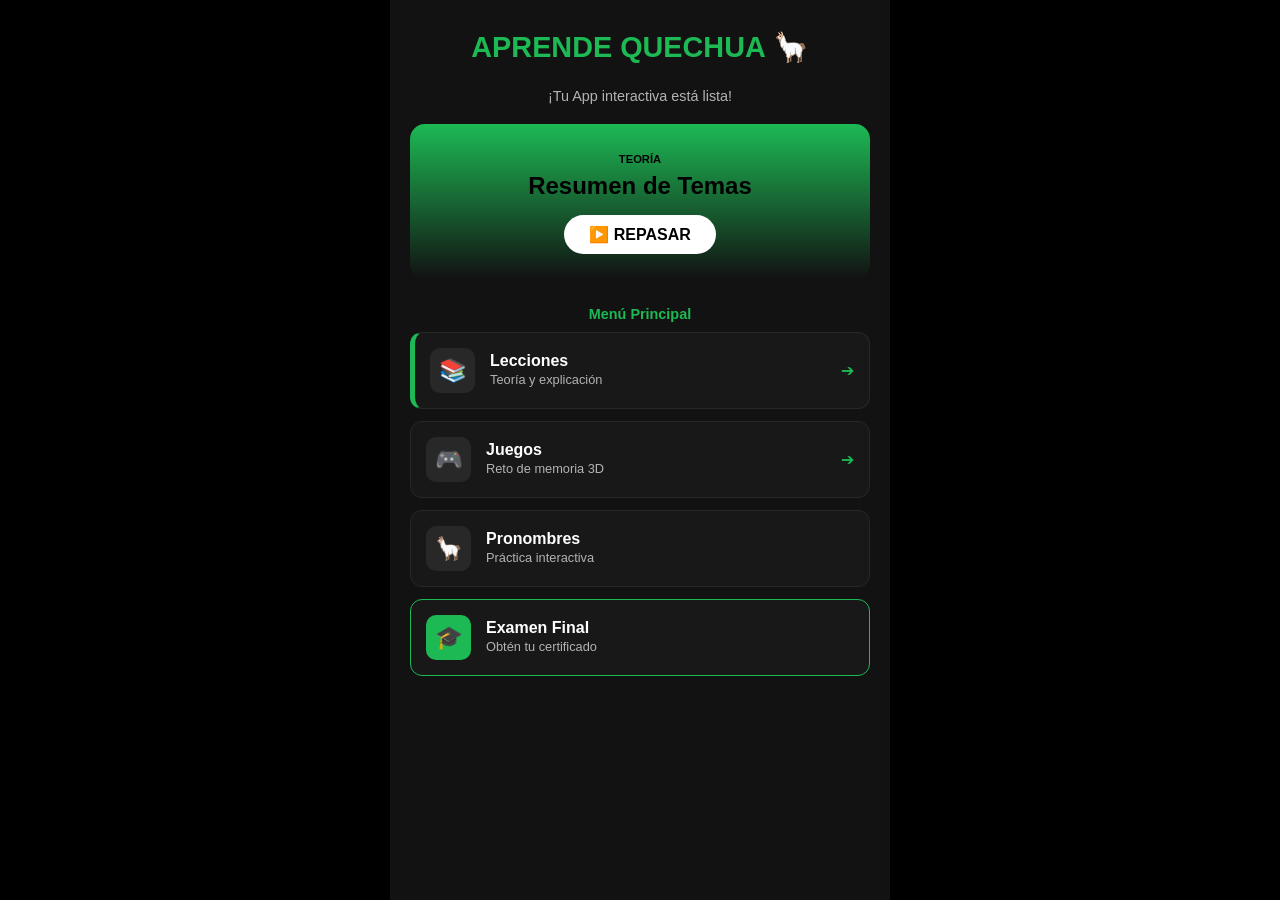
==== commit df4bac27: "Update index.html" ====
--- a/index.html
+++ b/index.html
@@ -32,7 +32,6 @@
         h1 { color: #1DB954; text-align: center; font-size: 1.8rem; margin: 10px 0; }
         p { color: #b3b3b3; text-align: center; font-size: 0.9rem; margin-bottom: 20px; }
         
-        /* Enlaces estilo bloque para que toda la caja sea clickeable */
         .link-caja { text-decoration: none; color: inherit; display: block; margin-bottom: 12px; }
 
         .banner-inicio {
@@ -98,13 +97,13 @@
 
 <div class="contenedor">
     <h1>APRENDE QUECHUA 🦙</h1>
-    <p>Tu guía interactiva para el idioma Inca</p>
+    <p>¡Tu App interactiva está lista!</p>
 
     <a href="./lecciones.html" class="link-caja">
         <div class="banner-inicio">
-            <span style="color:#000; font-size:0.7rem; font-weight:900;">TEORÍA DISPONIBLE</span>
+            <span style="color:#000; font-size:0.7rem; font-weight:900;">TEORÍA</span>
             <h2>Resumen de Temas</h2>
-            <div class="btn-blanco">▶️ VER LECCIONES</div>
+            <div class="btn-blanco">▶️ REPASAR</div>
         </div>
     </a>
 
@@ -115,7 +114,18 @@
             <div class="icono-caja">📚</div>
             <div class="info">
                 <span class="nombre">Lecciones</span>
-                <span class="sub">Teoría de Pronombres y Saludos</span>
+                <span class="sub">Teoría y explicación</span>
+            </div>
+            <span style="margin-left: auto; color: #1DB954;">➔</span>
+        </div>
+    </a>
+
+    <a href="./juegos.html" class="link-caja">
+        <div class="tarjeta-item">
+            <div class="icono-caja">🎮</div>
+            <div class="info">
+                <span class="nombre">Juegos</span>
+                <span class="sub">Reto de memoria 3D</span>
             </div>
             <span style="margin-left: auto; color: #1DB954;">➔</span>
         </div>
@@ -125,18 +135,8 @@
         <div class="tarjeta-item">
             <div class="icono-caja">🦙</div>
             <div class="info">
-                <span class="nombre">Práctica: Pronombres</span>
-                <span class="sub">Nivel 1 básico</span>
-            </div>
-        </div>
-    </a>
-
-    <a href="./pagina3.html" class="link-caja">
-        <div class="tarjeta-item">
-            <div class="icono-caja">👋</div>
-            <div class="info">
-                <span class="nombre">Práctica: Saludos</span>
-                <span class="sub">Cortesía en Quechua</span>
+                <span class="nombre">Pronombres</span>
+                <span class="sub">Práctica interactiva</span>
             </div>
         </div>
     </a>
@@ -146,7 +146,7 @@
             <div class="icono-caja" style="background:#1DB954; color:#000;">🎓</div>
             <div class="info">
                 <span class="nombre">Examen Final</span>
-                <span class="sub">Mide tu conocimiento</span>
+                <span class="sub">Obtén tu certificado</span>
             </div>
         </div>
     </a>
@@ -157,6 +157,7 @@
 </div>
 
 <script>
+    /* LÓGICA DEL INSTALADOR */
     let eventoInstalacion;
     const areaInstalacion = document.getElementById('install-area');
     const botonInstalar = document.getElementById('btn-instalar-pwa');
@@ -178,3 +179,7 @@
 
 </body>
 </html>
+</script>
+
+</body>
+</html>
